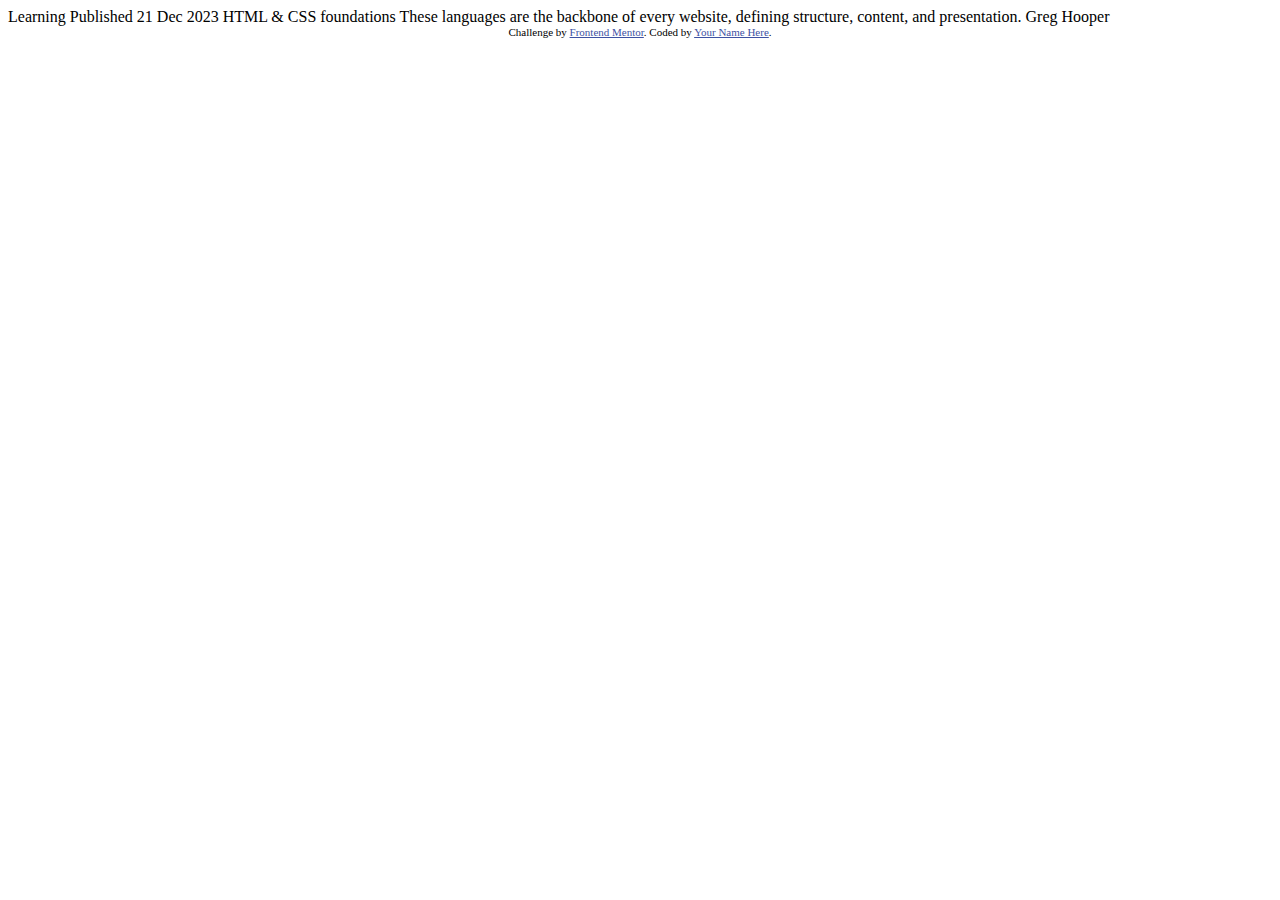
==== blog-preview-card-main/index.html @ fdf04a75 "Arquivos adicionados" ====
<!DOCTYPE html>
<html lang="en">
<head>
  <meta charset="UTF-8">
  <meta name="viewport" content="width=device-width, initial-scale=1.0"> <!-- displays site properly based on user's device -->

  <link rel="icon" type="image/png" sizes="32x32" href="./assets/images/favicon-32x32.png">
  
  <title>Frontend Mentor | Blog preview card</title>

  <!-- Feel free to remove these styles or customise in your own stylesheet 👍 -->
  <style>
    .attribution { font-size: 11px; text-align: center; }
    .attribution a { color: hsl(228, 45%, 44%); }
  </style>
</head>
<body>

  Learning

  Published 21 Dec 2023

  HTML & CSS foundations

  These languages are the backbone of every website, defining structure, content, and presentation.

  Greg Hooper
  
  <div class="attribution">
    Challenge by <a href="https://www.frontendmentor.io?ref=challenge" target="_blank">Frontend Mentor</a>. 
    Coded by <a href="#">Your Name Here</a>.
  </div>
</body>
</html>
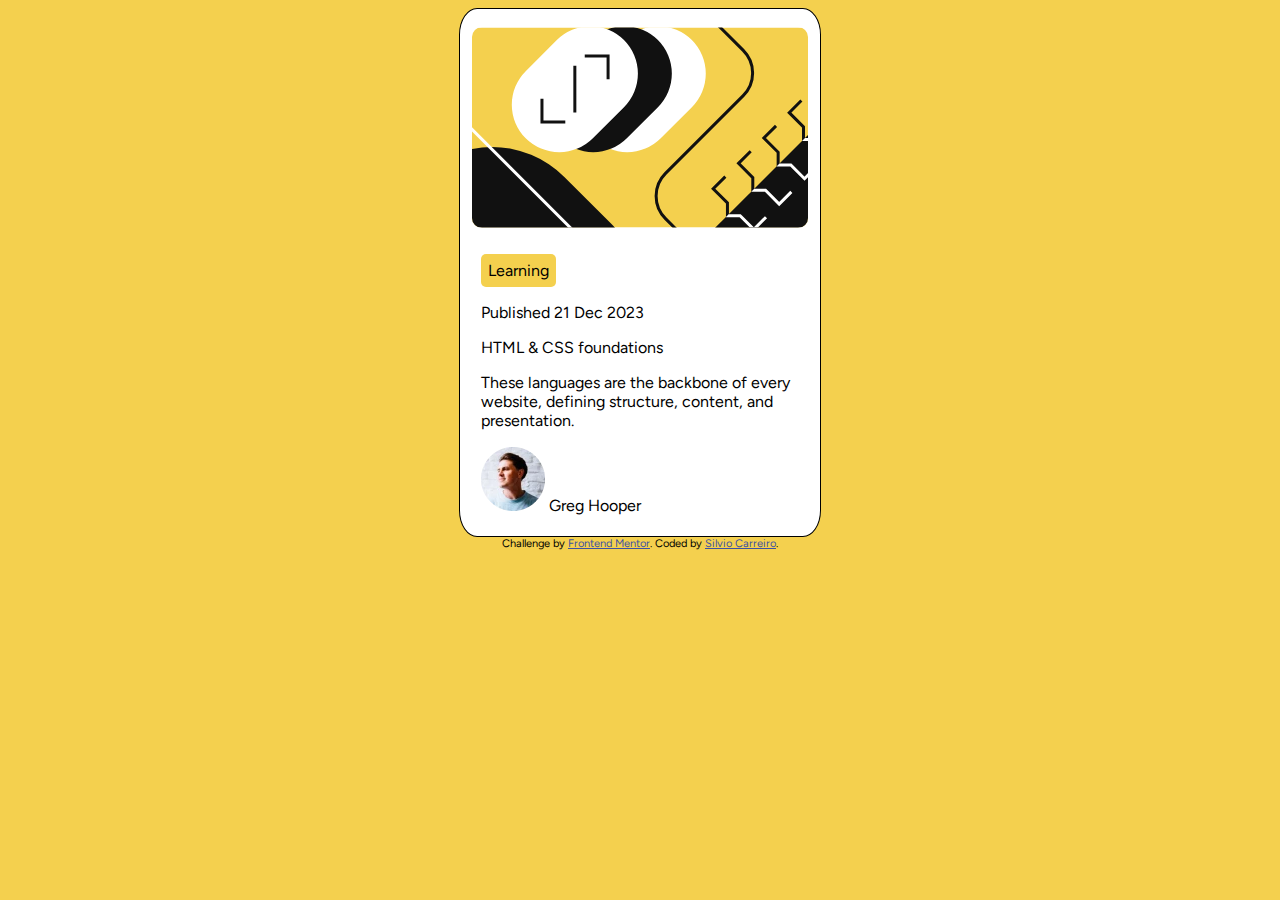
==== commit 8d9e6f46: "CSS adicionado" ====
--- a/blog-preview-card-main/index.html
+++ b/blog-preview-card-main/index.html
@@ -1,34 +1,49 @@
 <!DOCTYPE html>
-<html lang="en">
+<html lang="pt-br">
 <head>
   <meta charset="UTF-8">
   <meta name="viewport" content="width=device-width, initial-scale=1.0"> <!-- displays site properly based on user's device -->
 
   <link rel="icon" type="image/png" sizes="32x32" href="./assets/images/favicon-32x32.png">
-  
+  <link rel="preconnect" href="https://fonts.googleapis.com">
+  <link rel="preconnect" href="https://fonts.gstatic.com" crossorigin>
+  <link href="https://fonts.googleapis.com/css2?family=Figtree:wght@300;400;600;800&display=swap" rel="stylesheet">
+  <link rel="stylesheet" href="style.css">
   <title>Frontend Mentor | Blog preview card</title>
 
   <!-- Feel free to remove these styles or customise in your own stylesheet 👍 -->
-  <style>
-    .attribution { font-size: 11px; text-align: center; }
-    .attribution a { color: hsl(228, 45%, 44%); }
-  </style>
 </head>
 <body>
+  <div class="cartao">
+    <div class="img-artigo">
+      <img  src="./assets/images/illustration-article.svg" alt="abstract art image to respresent the article">
+    </div>
+    
+    <div class="conteudo">
+      <div class="rotulo-artigo">
+        <p>Learning</p>
+      </div>
+   
+      <p>Published 21 Dec 2023</p>
+    
+      <div>
+        HTML & CSS foundations
+    
+        <p>These languages are the backbone of every website, defining structure, content, and presentation.</p>
+      </div>
+  
+      <div>
+        <img src="./assets/images/image-avatar.webp" alt="imagem de greg hooper, o criador do desafio">
+        Greg Hooper
+      </div>
+    </div>
 
-  Learning
+    
+  </div>
 
-  Published 21 Dec 2023
-
-  HTML & CSS foundations
-
-  These languages are the backbone of every website, defining structure, content, and presentation.
-
-  Greg Hooper
-  
   <div class="attribution">
     Challenge by <a href="https://www.frontendmentor.io?ref=challenge" target="_blank">Frontend Mentor</a>. 
-    Coded by <a href="#">Your Name Here</a>.
+    Coded by <a href="#">Silvio Carreiro</a>.
   </div>
 </body>
 </html>--- a/blog-preview-card-main/style.css
+++ b/blog-preview-card-main/style.css
@@ -0,0 +1,46 @@
+body{
+    background-color: hsl(47, 88%, 63%);
+    font-family: 'Figtree';
+}
+
+p{
+    font-size: 16px;
+}
+
+.cartao{
+    background-color: hsl(0, 0%, 100%);
+    width: 28.5%;
+    margin: auto;
+    border: 1px solid black;
+    border-radius: 5%;
+}
+
+.conteudo{
+    margin: 6%;
+}
+
+.img-artigo{
+    text-align: center;
+}
+
+.img-artigo img{
+    border-radius: 10px;
+    margin-top: 5%;
+}
+
+.rotulo-artigo {
+    background-color: hsl(47, 88%, 63%);
+    border-radius: 5px;
+    display: inline-block;
+}
+
+.rotulo-artigo p{
+    padding: 7px;
+    margin: 0;
+}
+
+
+
+/* Estilo do rodape que ja foi dado */
+.attribution { font-size: 11px; text-align: center; }
+.attribution a { color: hsl(228, 45%, 44%); }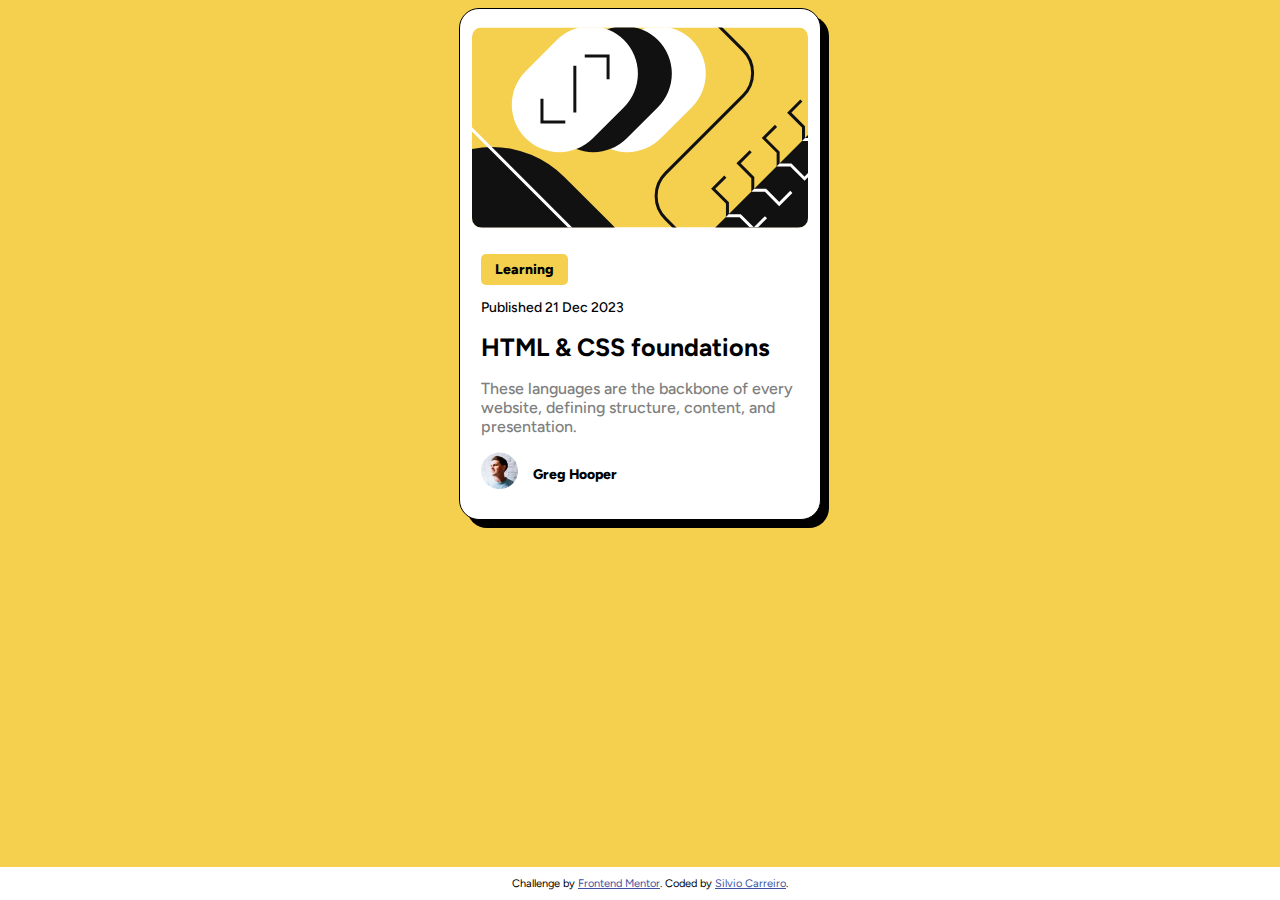
==== commit 19f0e14f: "Primeira versão" ====
--- a/blog-preview-card-main/index.html
+++ b/blog-preview-card-main/index.html
@@ -7,7 +7,7 @@
   <link rel="icon" type="image/png" sizes="32x32" href="./assets/images/favicon-32x32.png">
   <link rel="preconnect" href="https://fonts.googleapis.com">
   <link rel="preconnect" href="https://fonts.gstatic.com" crossorigin>
-  <link href="https://fonts.googleapis.com/css2?family=Figtree:wght@300;400;600;800&display=swap" rel="stylesheet">
+  <link href="https://fonts.googleapis.com/css2?family=Figtree:wght@300;400;500;600;800&display=swap" rel="stylesheet">
   <link rel="stylesheet" href="style.css">
   <title>Frontend Mentor | Blog preview card</title>
 
@@ -21,20 +21,20 @@
     
     <div class="conteudo">
       <div class="rotulo-artigo">
-        <p>Learning</p>
+        <p class="menor">Learning</p>
       </div>
    
-      <p>Published 21 Dec 2023</p>
+      <p class="menor" id="data">Published 21 Dec 2023</p>
     
       <div>
-        HTML & CSS foundations
+        <h1>HTML & CSS foundations</h1>
     
-        <p>These languages are the backbone of every website, defining structure, content, and presentation.</p>
+        <p id="descricao">These languages are the backbone of every website, defining structure, content, and presentation.</p>
       </div>
   
-      <div>
+      <div class="autor">
         <img src="./assets/images/image-avatar.webp" alt="imagem de greg hooper, o criador do desafio">
-        Greg Hooper
+        <p class="menor">Greg Hooper</p>
       </div>
     </div>
 
@@ -43,7 +43,7 @@
 
   <div class="attribution">
     Challenge by <a href="https://www.frontendmentor.io?ref=challenge" target="_blank">Frontend Mentor</a>. 
-    Coded by <a href="#">Silvio Carreiro</a>.
+    Coded by <a href="https://github.com/silviocarreiro">Silvio Carreiro</a>.
   </div>
 </body>
 </html>--- a/blog-preview-card-main/style.css
+++ b/blog-preview-card-main/style.css
@@ -5,6 +5,11 @@
 
 p{
     font-size: 16px;
+    font-weight: 500;
+}
+
+h1{
+    font-size: 25px;
 }
 
 .cartao{
@@ -12,7 +17,8 @@
     width: 28.5%;
     margin: auto;
     border: 1px solid black;
-    border-radius: 5%;
+    border-radius: 20px;
+    box-shadow: 8px 8px 0 rgba(0,0,0,1);
 }
 
 .conteudo{
@@ -35,12 +41,43 @@
 }
 
 .rotulo-artigo p{
-    padding: 7px;
+    padding: 7px 14px;
     margin: 0;
+    font-weight: 800;
 }
 
+#descricao {
+    color: hsl(0, 0%, 50%);
+}
 
+#data {
+    font-weight: 500;
+}
+
+.autor{
+    display: flex;
+}
+
+.autor img{
+    height: 37px;
+    margin-right: 15px;
+}
+
+.menor{
+    font-size: 14px;
+    font-weight: 800;
+}
 
 /* Estilo do rodape que ja foi dado */
-.attribution { font-size: 11px; text-align: center; }
+.attribution { 
+    font-size: 11px; 
+    text-align: center;
+    position: fixed; /* 'fixed' para manter a div fixa na tela */
+    bottom: 0; /* Posiciona a div no final da página */
+    left: 0; /* Opcional: para posicionar à esquerda da página */
+    right: 0; /* Opcional: para posicionar à direita da página */
+    width: 100%; /* Ocupa toda a largura da página */
+    background-color: #ffffff; /* Cor de fundo da div */
+    padding: 10px; /* Opcional: adicione algum espaçamento interno */
+}
 .attribution a { color: hsl(228, 45%, 44%); }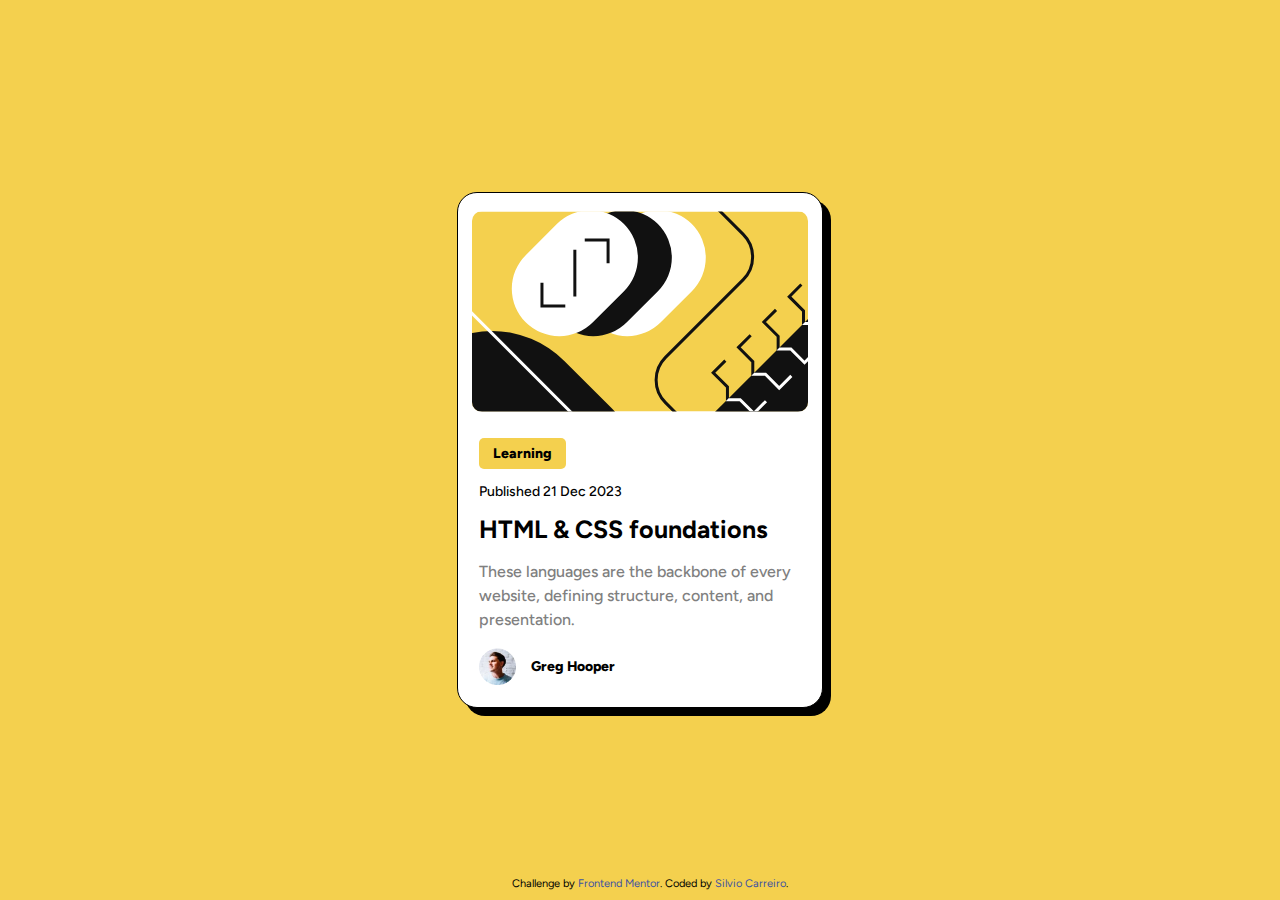
==== commit b731f738: "Versão final definitva" ====
--- a/blog-preview-card-main/index.html
+++ b/blog-preview-card-main/index.html
@@ -27,14 +27,14 @@
       <p class="menor" id="data">Published 21 Dec 2023</p>
     
       <div>
-        <h1>HTML & CSS foundations</h1>
+        <a id="titulo-artigo" href="#">HTML & CSS foundations</a>
     
         <p id="descricao">These languages are the backbone of every website, defining structure, content, and presentation.</p>
       </div>
   
       <div class="autor">
         <img src="./assets/images/image-avatar.webp" alt="imagem de greg hooper, o criador do desafio">
-        <p class="menor">Greg Hooper</p>
+        <a class="menor" href="#">Greg Hooper</a>
       </div>
     </div>
 
--- a/blog-preview-card-main/style.css
+++ b/blog-preview-card-main/style.css
@@ -1,6 +1,17 @@
 body{
     background-color: hsl(47, 88%, 63%);
     font-family: 'Figtree';
+
+    display: flex;
+    align-items: center;
+    justify-content: center;
+    height: 100vh; /* Define a altura para ocupar a tela inteira verticalmente */
+    margin: 0; /* Remove as margens padrão do body */
+}
+
+a{
+    text-decoration: none;
+    color: black;
 }
 
 p{
@@ -48,6 +59,7 @@
 
 #descricao {
     color: hsl(0, 0%, 50%);
+    line-height: 1.5;
 }
 
 #data {
@@ -56,6 +68,7 @@
 
 .autor{
     display: flex;
+    align-items: center;
 }
 
 .autor img{
@@ -63,21 +76,38 @@
     margin-right: 15px;
 }
 
+.autor a:hover{
+    text-decoration: underline;
+}
+
 .menor{
     font-size: 14px;
     font-weight: 800;
+}
+
+#titulo-artigo{
+    font-size: 25px;
+    font-weight: bold;
+}
+
+#titulo-artigo:hover{
+    color: hsl(47, 88%, 63%);
+}
+
+.cartao:hover{
+    box-shadow: 12px 12px 0 rgba(0,0,0,1);
 }
 
 /* Estilo do rodape que ja foi dado */
 .attribution { 
     font-size: 11px; 
     text-align: center;
-    position: fixed; /* 'fixed' para manter a div fixa na tela */
-    bottom: 0; /* Posiciona a div no final da página */
-    left: 0; /* Opcional: para posicionar à esquerda da página */
-    right: 0; /* Opcional: para posicionar à direita da página */
-    width: 100%; /* Ocupa toda a largura da página */
-    background-color: #ffffff; /* Cor de fundo da div */
-    padding: 10px; /* Opcional: adicione algum espaçamento interno */
+    position: fixed; 
+    bottom: 0; 
+    left: 0;
+    right: 0; 
+    width: 100%; 
+    background-color: hsl(47, 88%, 63%); 
+    padding: 10px; 
 }
 .attribution a { color: hsl(228, 45%, 44%); }